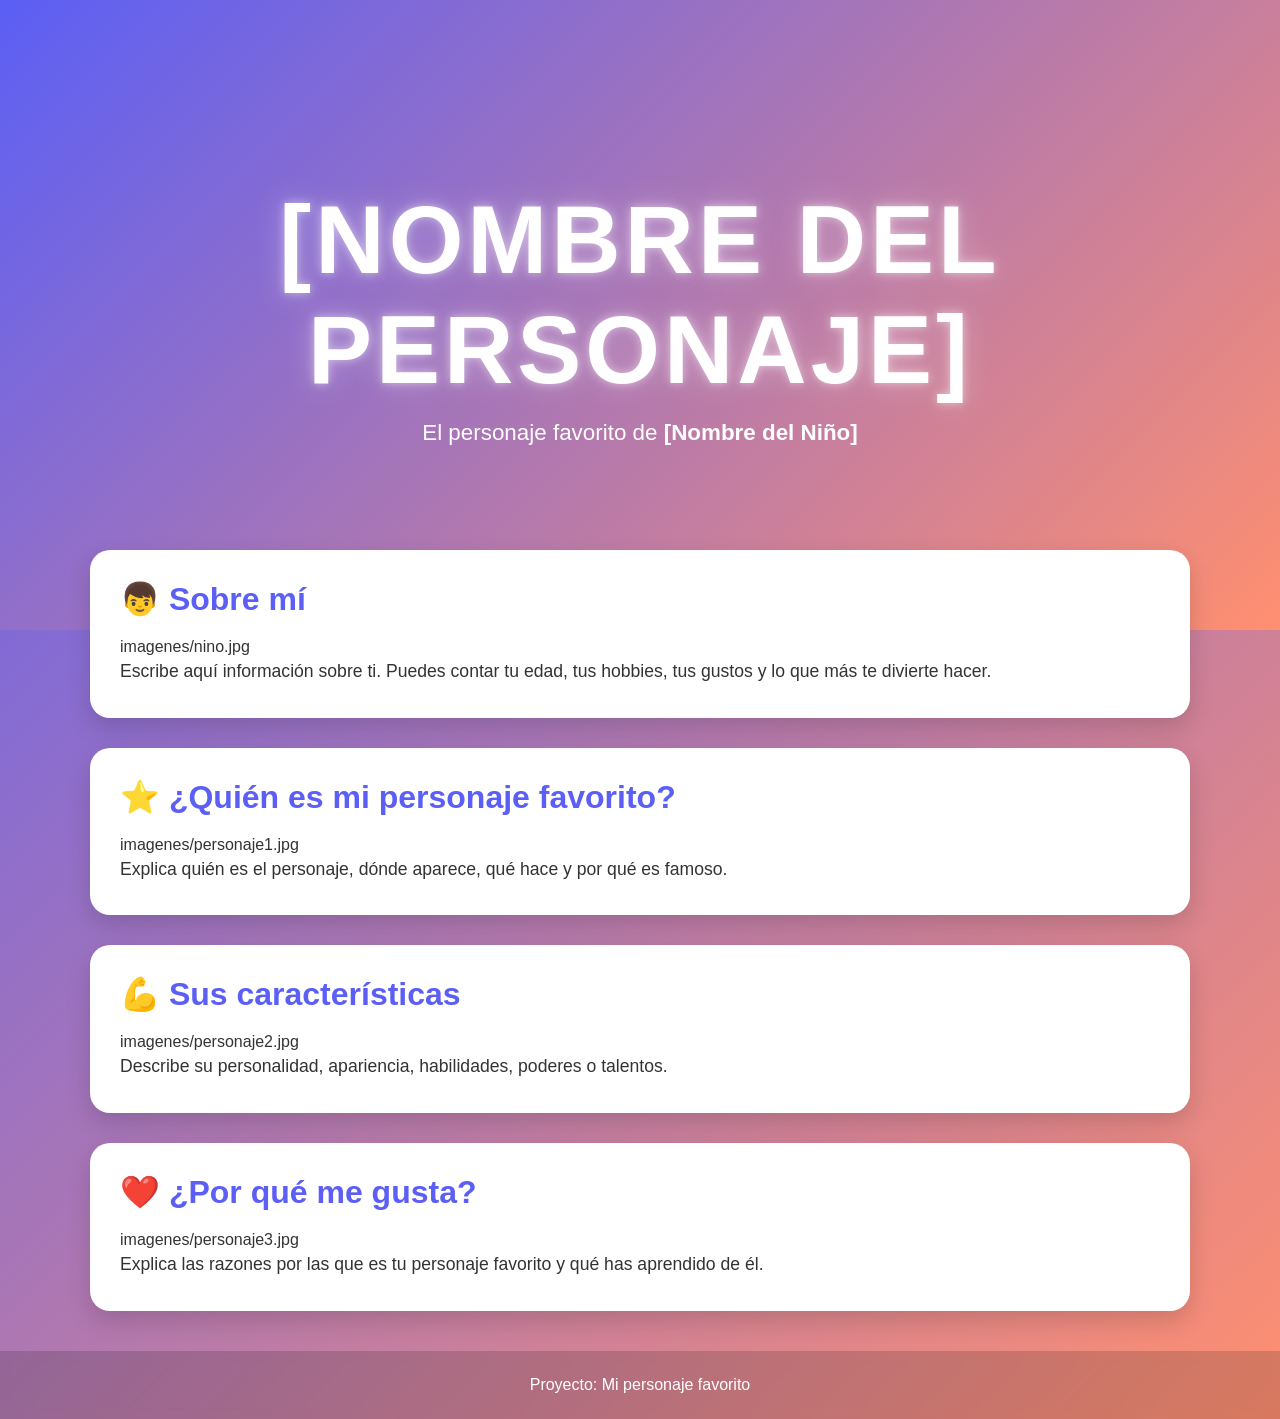
==== docs/personajeFavorito/index.html @ e855cd9c "Automated update" ====
<!DOCTYPE html>
<html lang="es">

<head>
    <meta charset="UTF-8">
    <meta name="viewport" content="width=device-width, initial-scale=1.0">
    <title>[Nombre del Personaje]</title>
    <link rel="stylesheet" href="style.css">
</head>

<body>

    <header class="hero">
        <div class="hero-content">
            <h1>[NOMBRE DEL PERSONAJE]</h1>
            <p>El personaje favorito de <strong>[Nombre del Niño]</strong></p>
        </div>
    </header>

    <main>

        <section class="card">
            <h2>👦 Sobre mí</h2>
            imagenes/nino.jpg

            <p>
                Escribe aquí información sobre ti.
                Puedes contar tu edad, tus hobbies,
                tus gustos y lo que más te divierte hacer.
            </p>
        </section>

        <section class="card">
            <h2>⭐ ¿Quién es mi personaje favorito?</h2>
            imagenes/personaje1.jpg

            <p>
                Explica quién es el personaje, dónde aparece,
                qué hace y por qué es famoso.
            </p>
        </section>

        <section class="card">
            <h2>💪 Sus características</h2>
            imagenes/personaje2.jpg

            <p>
                Describe su personalidad, apariencia,
                habilidades, poderes o talentos.
            </p>
        </section>

        <section class="card">
            <h2>❤️ ¿Por qué me gusta?</h2>
            imagenes/personaje3.jpg

            <p>
                Explica las razones por las que es tu personaje favorito
                y qué has aprendido de él.
            </p>
        </section>

    </main>

    <footer>
        <p>Proyecto: Mi personaje favorito</p>
    </footer>

</body>

</html>
---- docs/personajeFavorito/style.css ----
/*======================================
  PALETA DE COLORES
======================================*/
:root {
    --color-primario: #5b5ff5;
    --color-secundario: #ff8f70;
}

/*======================================
  CONFIGURACIÓN GENERAL
======================================*/
* {
    margin: 0;
    padding: 0;
    box-sizing: border-box;
}

body {
    font-family: "Segoe UI", Arial, sans-serif;

    background: linear-gradient(
        135deg,
        var(--color-primario),
        var(--color-secundario)
    );

    min-height: 100vh;
    color: #333;
}

/*======================================
  HERO
======================================*/
.hero {
    height: 70vh;

    display: flex;
    justify-content: center;
    align-items: center;

    text-align: center;

    background: linear-gradient(
        135deg,
        var(--color-primario),
        var(--color-secundario)
    );

    color: white;
}

.hero-content {
    animation: aparecer 1.5s ease;
}

.hero h1 {
    font-size: clamp(3rem, 8vw, 6rem);
    letter-spacing: 4px;
    text-transform: uppercase;

    text-shadow:
        0 0 10px rgba(255,255,255,.5),
        0 0 30px rgba(255,255,255,.3);

    animation: flotar 3s ease-in-out infinite;
}

.hero p {
    font-size: 1.4rem;
    margin-top: 15px;
}

/*======================================
  CONTENEDOR
======================================*/
main {
    width: 90%;
    max-width: 1100px;

    margin: -80px auto 40px;
}

/*======================================
  TARJETAS
======================================*/
.card {
    background: white;

    margin-bottom: 30px;
    padding: 30px;

    border-radius: 20px;

    box-shadow: 0 10px 25px rgba(0,0,0,.15);

    transition: .3s;
}

.card:hover {
    transform: translateY(-8px);
}

.card h2 {
    color: var(--color-primario);
    margin-bottom: 20px;
    font-size: 2rem;
}

.card img {
    width: 100%;
    max-width: 450px;

    display: block;
    margin: 20px auto;

    border-radius: 15px;

    transition: .4s;
}

.card img:hover {
    transform: scale(1.05);
}

.card p {
    font-size: 1.1rem;
    line-height: 1.8;
}

/*======================================
  FOOTER
======================================*/
footer {
    text-align: center;

    padding: 25px;

    color: white;

    background: rgba(0,0,0,.15);

    backdrop-filter: blur(5px);
}

/*======================================
  ANIMACIONES
======================================*/
@keyframes aparecer {
    from {
        opacity: 0;
        transform: translateY(40px);
    }

    to {
        opacity: 1;
        transform: translateY(0);
    }
}

@keyframes flotar {
    0% {
        transform: translateY(0);
    }

    50% {
        transform: translateY(-10px);
    }

    100% {
        transform: translateY(0);
    }
}

/*======================================
  RESPONSIVE
======================================*/
@media (max-width: 768px) {

    .hero {
        height: 55vh;
    }

    .hero p {
        font-size: 1rem;
    }

    .card {
        padding: 20px;
    }

    .card h2 {
        font-size: 1.5rem;
    }
}
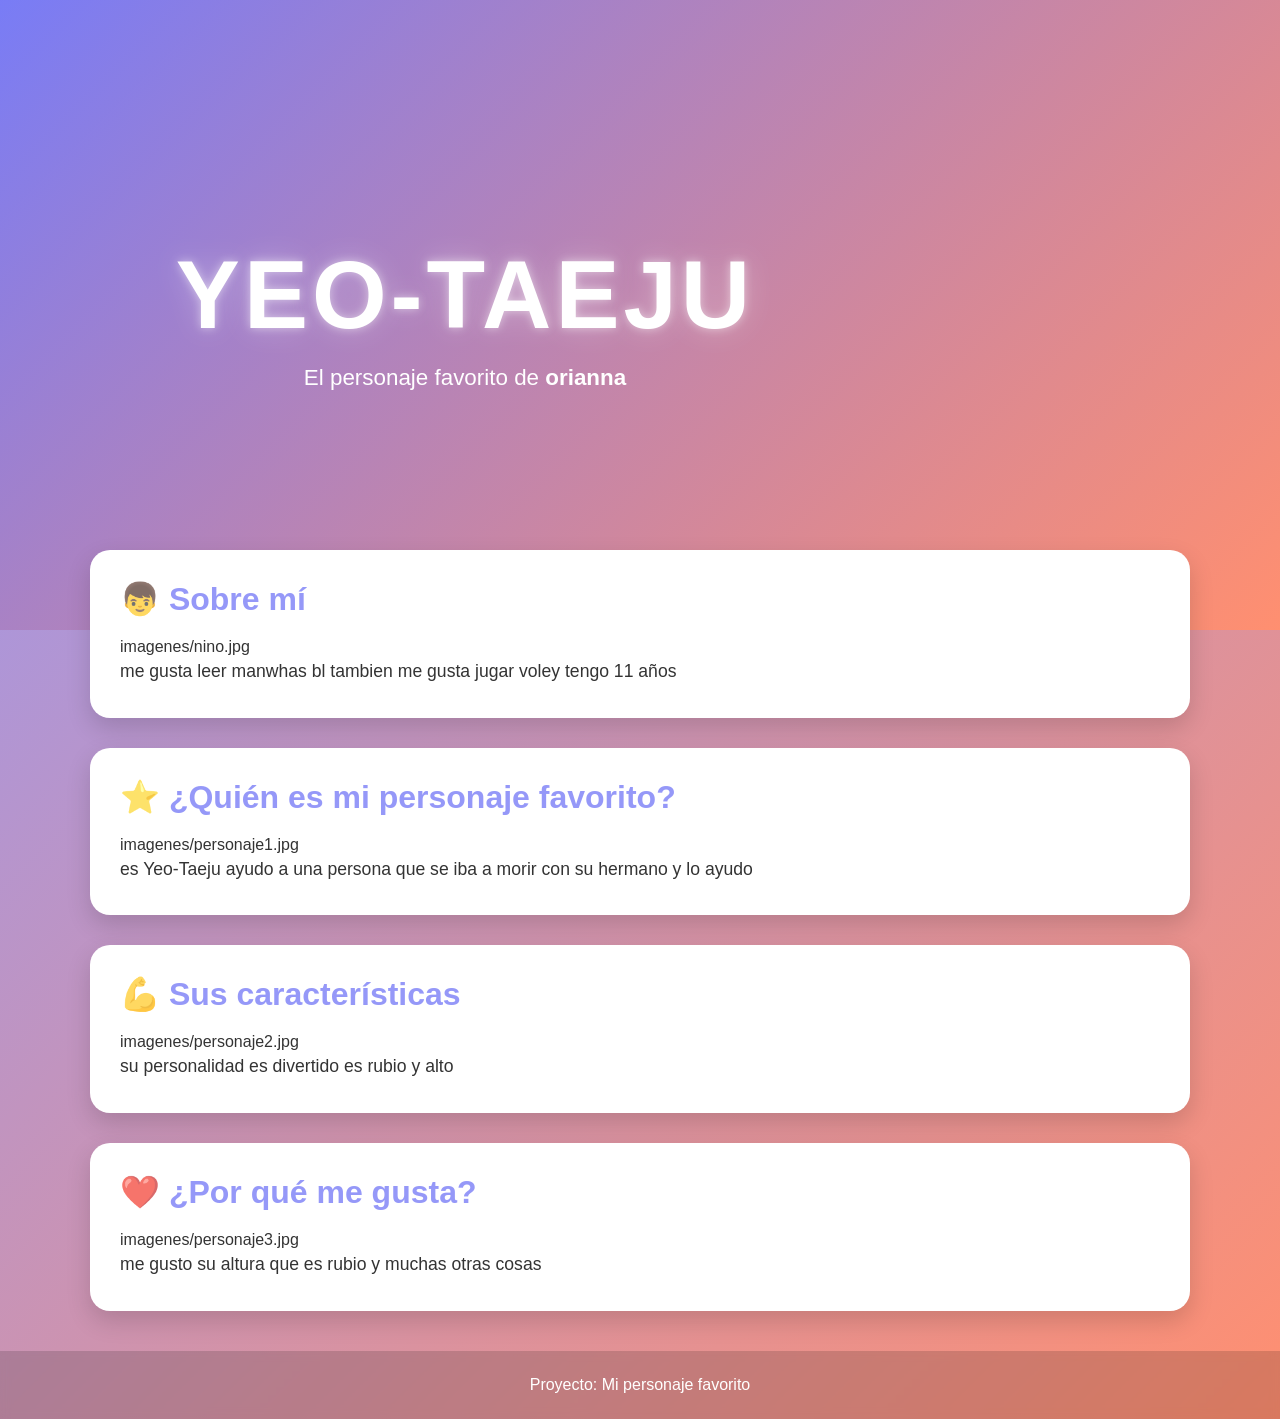
==== commit e5eb4a8d: "Yeo-Taeju" ====
--- a/docs/personajeFavorito/index.html
+++ b/docs/personajeFavorito/index.html
@@ -12,9 +12,10 @@
 
     <header class="hero">
         <div class="hero-content">
-            <h1>[NOMBRE DEL PERSONAJE]</h1>
-            <p>El personaje favorito de <strong>[Nombre del Niño]</strong></p>
+            <h1>Yeo-Taeju</h1>
+            <p>El personaje favorito de <strong>orianna</strong></p>
         </div>
+        <img style="width:350px" src="https://imgs.search.brave.com/qfEhrxGPueBPCVk_ScS9s5k8MXH1YQzUlUPw1lmGplI/rs:fit:860:0:0:0/g:ce/aHR0cHM6Ly9pLnBp/bmltZy5jb20vb3Jp/Z2luYWxzL2NmL2M5/LzVlL2NmYzk1ZWE5/Y2NiMmY1ODQxZjc2/ZTUxNTZkODNmMmI5/LmpwZw" alt="">
     </header>
 
     <main>
@@ -24,9 +25,8 @@
             imagenes/nino.jpg
 
             <p>
-                Escribe aquí información sobre ti.
-                Puedes contar tu edad, tus hobbies,
-                tus gustos y lo que más te divierte hacer.
+                me gusta leer manwhas bl tambien me gusta jugar voley 
+                tengo 11 años
             </p>
         </section>
 
@@ -35,8 +35,8 @@
             imagenes/personaje1.jpg
 
             <p>
-                Explica quién es el personaje, dónde aparece,
-                qué hace y por qué es famoso.
+                es Yeo-Taeju ayudo a una persona que se iba a morir con su 
+                hermano y lo ayudo
             </p>
         </section>
 
@@ -45,8 +45,7 @@
             imagenes/personaje2.jpg
 
             <p>
-                Describe su personalidad, apariencia,
-                habilidades, poderes o talentos.
+                su personalidad es divertido es rubio  y alto
             </p>
         </section>
 
@@ -55,8 +54,7 @@
             imagenes/personaje3.jpg
 
             <p>
-                Explica las razones por las que es tu personaje favorito
-                y qué has aprendido de él.
+                me gusto su altura que es rubio y muchas otras cosas
             </p>
         </section>
 
--- a/docs/personajeFavorito/style.css
+++ b/docs/personajeFavorito/style.css
@@ -2,7 +2,7 @@
   PALETA DE COLORES
 ======================================*/
 :root {
-    --color-primario: #5b5ff5;
+    --color-primario: #6e72f5bb;
     --color-secundario: #ff8f70;
 }
 
